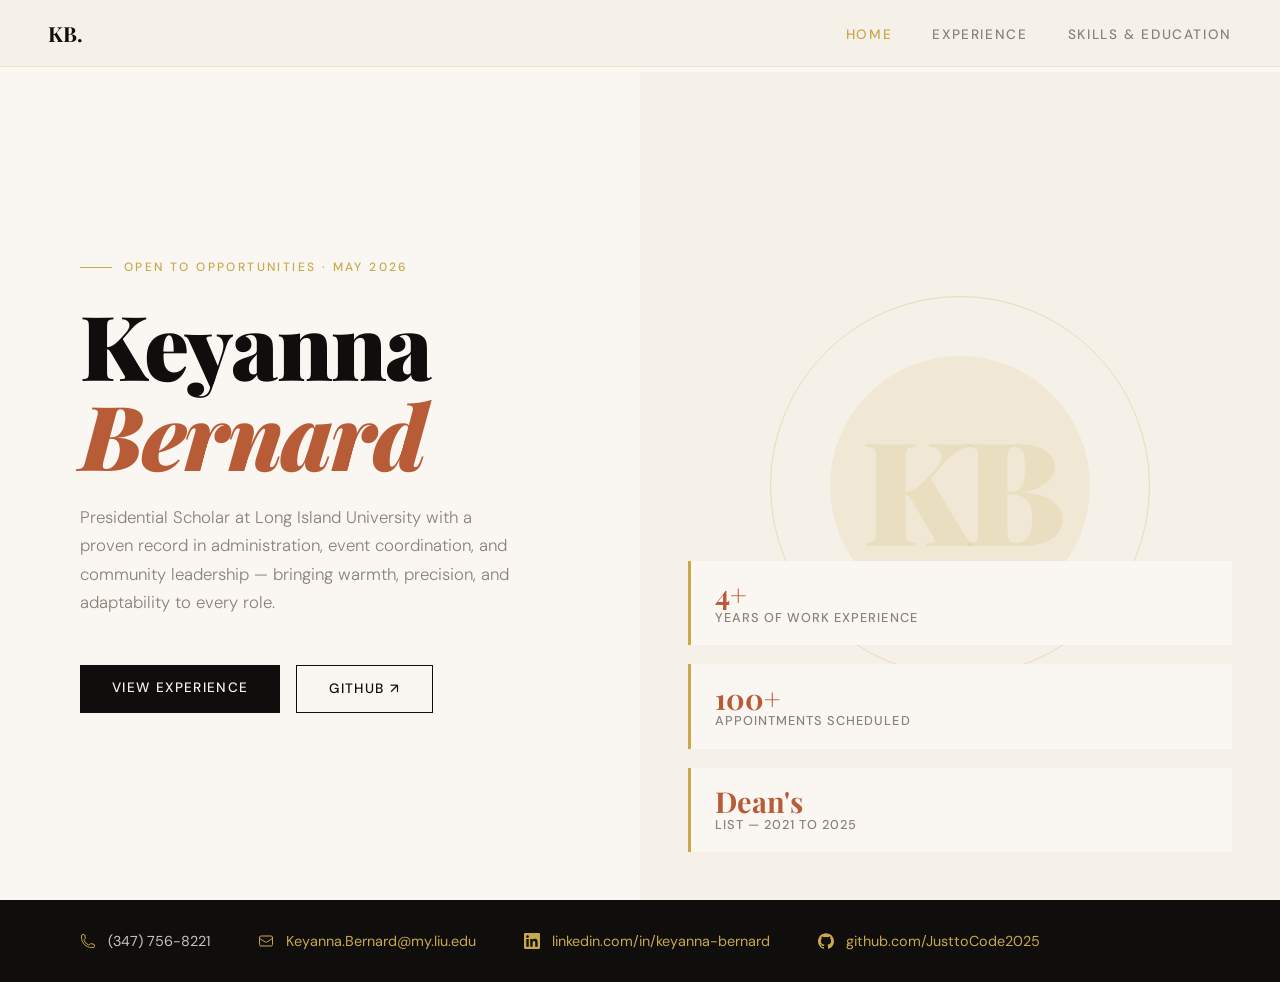
==== index.html @ d5fb0de3 "Add files via upload" ====
<!DOCTYPE html>
<html lang="en">
<head>
<meta charset="UTF-8">
<meta name="viewport" content="width=device-width, initial-scale=1.0">
<title>Keyanna Bernard — Home</title>
<link href="https://fonts.googleapis.com/css2?family=Playfair+Display:ital,wght@0,400;0,700;0,900;1,400&family=DM+Sans:wght@300;400;500&display=swap" rel="stylesheet">
<style>
  :root {
    --ink: #0f0e0d;
    --cream: #f5f0e8;
    --gold: #c9a84c;
    --rust: #b85c38;
    --sage: #4a6741;
    --light: #faf7f2;
    --muted: #8a8278;
  }
  * { margin: 0; padding: 0; box-sizing: border-box; }
  body { font-family: 'DM Sans', sans-serif; background: var(--light); color: var(--ink); overflow-x: hidden; }

  nav {
    position: fixed; top: 0; left: 0; right: 0; z-index: 100;
    display: flex; justify-content: space-between; align-items: center;
    padding: 1.2rem 3rem;
    background: rgba(245,240,232,0.92); backdrop-filter: blur(12px);
    border-bottom: 1px solid rgba(201,168,76,0.2);
  }
  .nav-logo { font-family: 'Playfair Display', serif; font-size: 1.3rem; font-weight: 700; color: var(--ink); text-decoration: none; }
  .nav-links { display: flex; gap: 2.5rem; list-style: none; }
  .nav-links a { text-decoration: none; color: var(--muted); font-size: 0.85rem; font-weight: 500; letter-spacing: 0.12em; text-transform: uppercase; transition: color 0.2s; }
  .nav-links a:hover, .nav-links a.active { color: var(--gold); }

  .hero { display: grid; grid-template-columns: 1fr 1fr; min-height: 100vh; padding-top: 72px; }

  .hero-left { padding: 5rem 3rem 5rem 5rem; display: flex; flex-direction: column; justify-content: center; }
  .hero-tag { font-size: 0.75rem; letter-spacing: 0.2em; text-transform: uppercase; color: var(--gold); font-weight: 500; margin-bottom: 1.5rem; display: flex; align-items: center; gap: 0.75rem; }
  .hero-tag::before { content: ''; display: block; width: 2rem; height: 1px; background: var(--gold); }
  .hero-name { font-family: 'Playfair Display', serif; font-size: clamp(3.5rem, 7vw, 6rem); font-weight: 900; line-height: 1; margin-bottom: 1.5rem; letter-spacing: -0.02em; }
  .hero-name span { display: block; font-style: italic; color: var(--rust); }
  .hero-desc { font-size: 1.05rem; line-height: 1.7; color: var(--muted); max-width: 440px; margin-bottom: 3rem; font-weight: 300; }
  .hero-ctas { display: flex; gap: 1rem; flex-wrap: wrap; }

  .btn-primary { background: var(--ink); color: var(--cream); padding: 0.9rem 2rem; border: none; font-family: 'DM Sans', sans-serif; font-size: 0.85rem; font-weight: 500; letter-spacing: 0.1em; text-transform: uppercase; cursor: pointer; transition: background 0.2s, transform 0.1s; text-decoration: none; display: inline-block; }
  .btn-primary:hover { background: var(--gold); transform: translateY(-1px); }
  .btn-outline { background: transparent; color: var(--ink); padding: 0.9rem 2rem; border: 1.5px solid var(--ink); font-family: 'DM Sans', sans-serif; font-size: 0.85rem; font-weight: 500; letter-spacing: 0.1em; text-transform: uppercase; cursor: pointer; transition: all 0.2s; text-decoration: none; display: inline-block; }
  .btn-outline:hover { background: var(--ink); color: var(--cream); transform: translateY(-1px); }

  .hero-right { background: var(--cream); position: relative; display: flex; align-items: flex-end; padding: 3rem; overflow: hidden; }
  .hero-graphic { position: absolute; inset: 0; display: flex; align-items: center; justify-content: center; }
  .hero-circle-big { width: 380px; height: 380px; border-radius: 50%; border: 1.5px solid rgba(201,168,76,0.3); position: absolute; top: 50%; left: 50%; transform: translate(-50%, -50%); animation: slowSpin 20s linear infinite; }
  .hero-circle-med { width: 260px; height: 260px; border-radius: 50%; background: var(--gold); opacity: 0.12; position: absolute; top: 50%; left: 50%; transform: translate(-50%, -50%); }
  .hero-initials { font-family: 'Playfair Display', serif; font-size: 9rem; font-weight: 900; color: rgba(201,168,76,0.15); position: absolute; top: 50%; left: 50%; transform: translate(-50%, -50%); letter-spacing: -0.05em; white-space: nowrap; }
  @keyframes slowSpin { from { transform: translate(-50%, -50%) rotate(0deg); } to { transform: translate(-50%, -50%) rotate(360deg); } }

  .stats-bar { position: relative; z-index: 2; display: flex; flex-direction: column; gap: 1.2rem; width: 100%; }
  .stat { background: var(--light); padding: 1.2rem 1.5rem; border-left: 3px solid var(--gold); }
  .stat-num { font-family: 'Playfair Display', serif; font-size: 1.8rem; font-weight: 700; color: var(--rust); line-height: 1; }
  .stat-label { font-size: 0.8rem; color: var(--muted); text-transform: uppercase; letter-spacing: 0.08em; font-weight: 500; }

  .contact-strip { background: var(--ink); color: var(--cream); padding: 2rem 5rem; display: flex; gap: 3rem; flex-wrap: wrap; align-items: center; }
  .contact-item { display: flex; align-items: center; gap: 0.75rem; }
  .contact-item a { color: var(--gold); text-decoration: none; font-size: 0.9rem; transition: opacity 0.2s; }
  .contact-item a:hover { opacity: 0.7; }
  .contact-item span { font-size: 0.9rem; color: var(--cream); opacity: 0.8; }

  @media (max-width: 768px) {
    nav { padding: 1rem 1.5rem; }
    .nav-links { gap: 1.2rem; }
    .hero { grid-template-columns: 1fr; }
    .hero-right { min-height: 280px; }
    .hero-left { padding: 3rem 1.5rem; }
    .contact-strip { padding: 1.5rem; gap: 1.2rem; }
  }
</style>
</head>
<body>

<nav>
  <a href="index.html" class="nav-logo">KB.</a>
  <ul class="nav-links">
    <li><a href="index.html" class="active">Home</a></li>
    <li><a href="experience.html">Experience</a></li>
    <li><a href="skills.html">Skills & Education</a></li>
  </ul>
</nav>

<div class="hero">
  <div class="hero-left">
    <div class="hero-tag">Open to opportunities · May 2026</div>
    <h1 class="hero-name">
      Keyanna
      <span>Bernard</span>
    </h1>
    <p class="hero-desc">
      Presidential Scholar at Long Island University with a proven record in administration, event coordination, and community leadership — bringing warmth, precision, and adaptability to every role.
    </p>
    <div class="hero-ctas">
      <a href="experience.html" class="btn-primary">View Experience</a>
      <a href="https://github.com/JusttoCode2025" target="_blank" class="btn-outline">GitHub ↗</a>
    </div>
  </div>

  <div class="hero-right">
    <div class="hero-graphic">
      <div class="hero-circle-big"></div>
      <div class="hero-circle-med"></div>
      <div class="hero-initials">KB</div>
    </div>
    <div class="stats-bar">
      <div class="stat">
        <div class="stat-num">4+</div>
        <div class="stat-label">Years of work experience</div>
      </div>
      <div class="stat">
        <div class="stat-num">100+</div>
        <div class="stat-label">Appointments scheduled</div>
      </div>
      <div class="stat">
        <div class="stat-num">Dean's</div>
        <div class="stat-label">List — 2021 to 2025</div>
      </div>
    </div>
  </div>
</div>

<div class="contact-strip">
  <div class="contact-item">
    <svg width="16" height="16" fill="none" viewBox="0 0 24 24" stroke="currentColor" stroke-width="1.5" style="color:#c9a84c"><path stroke-linecap="round" stroke-linejoin="round" d="M2.25 6.75c0 8.284 6.716 15 15 15h2.25a2.25 2.25 0 002.25-2.25v-1.372c0-.516-.351-.966-.852-1.091l-4.423-1.106c-.44-.11-.902.055-1.173.417l-.97 1.293c-.282.376-.769.542-1.21.38a12.035 12.035 0 01-7.143-7.143c-.162-.441.004-.928.38-1.21l1.293-.97c.363-.271.527-.734.417-1.173L6.963 3.102a1.125 1.125 0 00-1.091-.852H4.5A2.25 2.25 0 002.25 4.5v2.25z"/></svg>
    <span>(347) 756-8221</span>
  </div>
  <div class="contact-item">
    <svg width="16" height="16" fill="none" viewBox="0 0 24 24" stroke="currentColor" stroke-width="1.5" style="color:#c9a84c"><path stroke-linecap="round" stroke-linejoin="round" d="M21.75 6.75v10.5a2.25 2.25 0 01-2.25 2.25h-15a2.25 2.25 0 01-2.25-2.25V6.75m19.5 0A2.25 2.25 0 0019.5 4.5h-15a2.25 2.25 0 00-2.25 2.25m19.5 0v.243a2.25 2.25 0 01-1.07 1.916l-7.5 4.615a2.25 2.25 0 01-2.36 0L3.32 8.91a2.25 2.25 0 01-1.07-1.916V6.75"/></svg>
    <a href="mailto:Keyanna.Bernard@my.liu.edu">Keyanna.Bernard@my.liu.edu</a>
  </div>
  <div class="contact-item">
    <svg width="16" height="16" fill="currentColor" viewBox="0 0 24 24" style="color:#c9a84c"><path d="M20.447 20.452h-3.554v-5.569c0-1.328-.027-3.037-1.852-3.037-1.853 0-2.136 1.445-2.136 2.939v5.667H9.351V9h3.414v1.561h.046c.477-.9 1.637-1.85 3.37-1.85 3.601 0 4.267 2.37 4.267 5.455v6.286zM5.337 7.433c-1.144 0-2.063-.926-2.063-2.065 0-1.138.92-2.063 2.063-2.063 1.14 0 2.064.925 2.064 2.063 0 1.139-.925 2.065-2.064 2.065zm1.782 13.019H3.555V9h3.564v11.452zM22.225 0H1.771C.792 0 0 .774 0 1.729v20.542C0 23.227.792 24 1.771 24h20.451C23.2 24 24 23.227 24 22.271V1.729C24 .774 23.2 0 22.222 0h.003z"/></svg>
    <a href="https://www.linkedin.com/in/keyanna-bernard/" target="_blank">linkedin.com/in/keyanna-bernard</a>
  </div>
  <div class="contact-item">
    <svg width="16" height="16" fill="currentColor" viewBox="0 0 24 24" style="color:#c9a84c"><path d="M12 .297c-6.63 0-12 5.373-12 12 0 5.303 3.438 9.8 8.205 11.385.6.113.82-.258.82-.577 0-.285-.01-1.04-.015-2.04-3.338.724-4.042-1.61-4.042-1.61C4.422 18.07 3.633 17.7 3.633 17.7c-1.087-.744.084-.729.084-.729 1.205.084 1.838 1.236 1.838 1.236 1.07 1.835 2.809 1.305 3.495.998.108-.776.417-1.305.76-1.605-2.665-.3-5.466-1.332-5.466-5.93 0-1.31.465-2.38 1.235-3.22-.135-.303-.54-1.523.105-3.176 0 0 1.005-.322 3.3 1.23.96-.267 1.98-.399 3-.405 1.02.006 2.04.138 3 .405 2.28-1.552 3.285-1.23 3.285-1.23.645 1.653.24 2.873.12 3.176.765.84 1.23 1.91 1.23 3.22 0 4.61-2.805 5.625-5.475 5.92.42.36.81 1.096.81 2.22 0 1.606-.015 2.896-.015 3.286 0 .315.21.69.825.57C20.565 22.092 24 17.592 24 12.297c0-6.627-5.373-12-12-12"/></svg>
    <a href="https://github.com/JusttoCode2025" target="_blank">github.com/JusttoCode2025</a>
  </div>
</div>

</body>
</html>
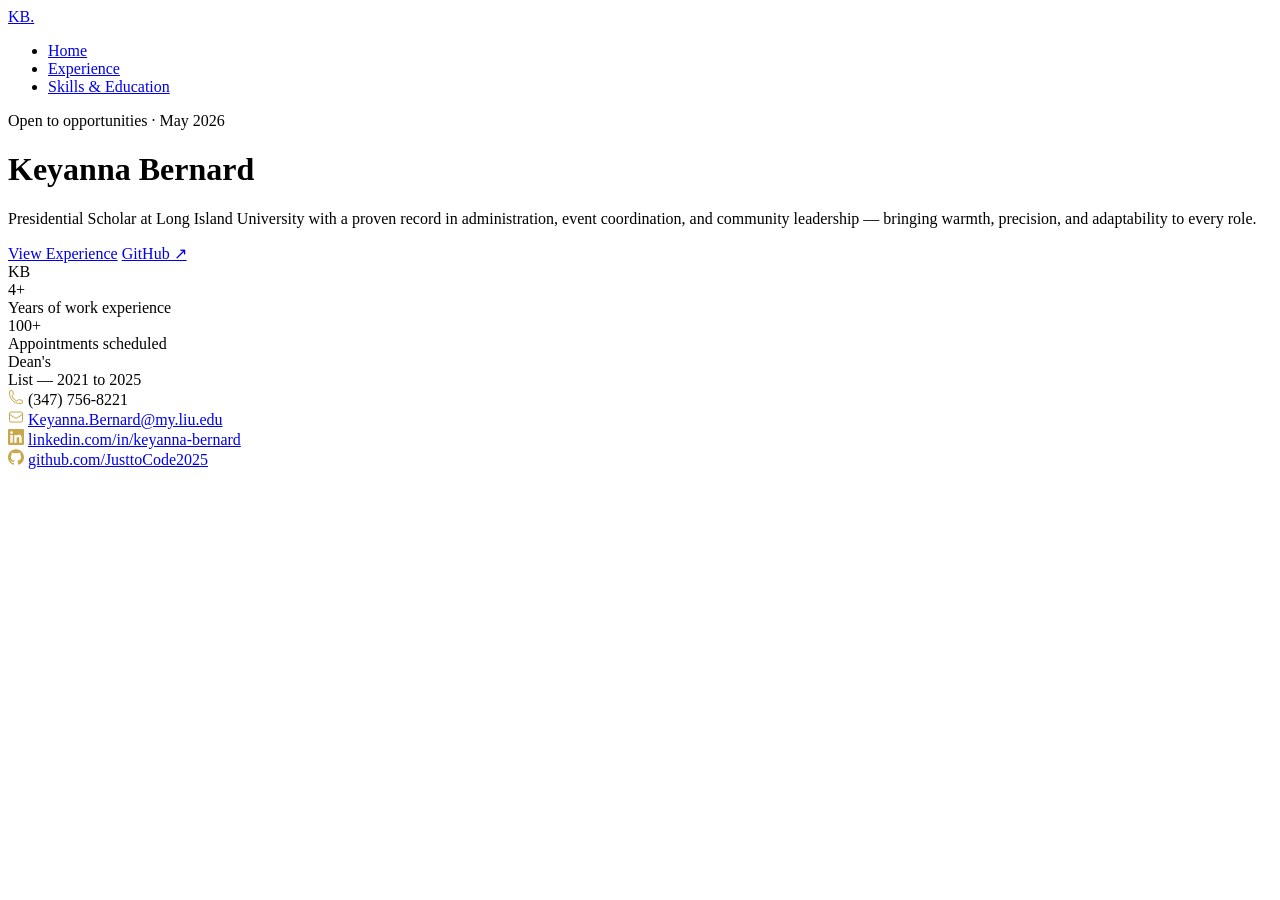
==== commit 54f141a5: "made a separate style sheet" ====
--- a/index.html
+++ b/index.html
@@ -5,73 +5,7 @@
 <meta name="viewport" content="width=device-width, initial-scale=1.0">
 <title>Keyanna Bernard — Home</title>
 <link href="https://fonts.googleapis.com/css2?family=Playfair+Display:ital,wght@0,400;0,700;0,900;1,400&family=DM+Sans:wght@300;400;500&display=swap" rel="stylesheet">
-<style>
-  :root {
-    --ink: #0f0e0d;
-    --cream: #f5f0e8;
-    --gold: #c9a84c;
-    --rust: #b85c38;
-    --sage: #4a6741;
-    --light: #faf7f2;
-    --muted: #8a8278;
-  }
-  * { margin: 0; padding: 0; box-sizing: border-box; }
-  body { font-family: 'DM Sans', sans-serif; background: var(--light); color: var(--ink); overflow-x: hidden; }
-
-  nav {
-    position: fixed; top: 0; left: 0; right: 0; z-index: 100;
-    display: flex; justify-content: space-between; align-items: center;
-    padding: 1.2rem 3rem;
-    background: rgba(245,240,232,0.92); backdrop-filter: blur(12px);
-    border-bottom: 1px solid rgba(201,168,76,0.2);
-  }
-  .nav-logo { font-family: 'Playfair Display', serif; font-size: 1.3rem; font-weight: 700; color: var(--ink); text-decoration: none; }
-  .nav-links { display: flex; gap: 2.5rem; list-style: none; }
-  .nav-links a { text-decoration: none; color: var(--muted); font-size: 0.85rem; font-weight: 500; letter-spacing: 0.12em; text-transform: uppercase; transition: color 0.2s; }
-  .nav-links a:hover, .nav-links a.active { color: var(--gold); }
-
-  .hero { display: grid; grid-template-columns: 1fr 1fr; min-height: 100vh; padding-top: 72px; }
-
-  .hero-left { padding: 5rem 3rem 5rem 5rem; display: flex; flex-direction: column; justify-content: center; }
-  .hero-tag { font-size: 0.75rem; letter-spacing: 0.2em; text-transform: uppercase; color: var(--gold); font-weight: 500; margin-bottom: 1.5rem; display: flex; align-items: center; gap: 0.75rem; }
-  .hero-tag::before { content: ''; display: block; width: 2rem; height: 1px; background: var(--gold); }
-  .hero-name { font-family: 'Playfair Display', serif; font-size: clamp(3.5rem, 7vw, 6rem); font-weight: 900; line-height: 1; margin-bottom: 1.5rem; letter-spacing: -0.02em; }
-  .hero-name span { display: block; font-style: italic; color: var(--rust); }
-  .hero-desc { font-size: 1.05rem; line-height: 1.7; color: var(--muted); max-width: 440px; margin-bottom: 3rem; font-weight: 300; }
-  .hero-ctas { display: flex; gap: 1rem; flex-wrap: wrap; }
-
-  .btn-primary { background: var(--ink); color: var(--cream); padding: 0.9rem 2rem; border: none; font-family: 'DM Sans', sans-serif; font-size: 0.85rem; font-weight: 500; letter-spacing: 0.1em; text-transform: uppercase; cursor: pointer; transition: background 0.2s, transform 0.1s; text-decoration: none; display: inline-block; }
-  .btn-primary:hover { background: var(--gold); transform: translateY(-1px); }
-  .btn-outline { background: transparent; color: var(--ink); padding: 0.9rem 2rem; border: 1.5px solid var(--ink); font-family: 'DM Sans', sans-serif; font-size: 0.85rem; font-weight: 500; letter-spacing: 0.1em; text-transform: uppercase; cursor: pointer; transition: all 0.2s; text-decoration: none; display: inline-block; }
-  .btn-outline:hover { background: var(--ink); color: var(--cream); transform: translateY(-1px); }
-
-  .hero-right { background: var(--cream); position: relative; display: flex; align-items: flex-end; padding: 3rem; overflow: hidden; }
-  .hero-graphic { position: absolute; inset: 0; display: flex; align-items: center; justify-content: center; }
-  .hero-circle-big { width: 380px; height: 380px; border-radius: 50%; border: 1.5px solid rgba(201,168,76,0.3); position: absolute; top: 50%; left: 50%; transform: translate(-50%, -50%); animation: slowSpin 20s linear infinite; }
-  .hero-circle-med { width: 260px; height: 260px; border-radius: 50%; background: var(--gold); opacity: 0.12; position: absolute; top: 50%; left: 50%; transform: translate(-50%, -50%); }
-  .hero-initials { font-family: 'Playfair Display', serif; font-size: 9rem; font-weight: 900; color: rgba(201,168,76,0.15); position: absolute; top: 50%; left: 50%; transform: translate(-50%, -50%); letter-spacing: -0.05em; white-space: nowrap; }
-  @keyframes slowSpin { from { transform: translate(-50%, -50%) rotate(0deg); } to { transform: translate(-50%, -50%) rotate(360deg); } }
-
-  .stats-bar { position: relative; z-index: 2; display: flex; flex-direction: column; gap: 1.2rem; width: 100%; }
-  .stat { background: var(--light); padding: 1.2rem 1.5rem; border-left: 3px solid var(--gold); }
-  .stat-num { font-family: 'Playfair Display', serif; font-size: 1.8rem; font-weight: 700; color: var(--rust); line-height: 1; }
-  .stat-label { font-size: 0.8rem; color: var(--muted); text-transform: uppercase; letter-spacing: 0.08em; font-weight: 500; }
-
-  .contact-strip { background: var(--ink); color: var(--cream); padding: 2rem 5rem; display: flex; gap: 3rem; flex-wrap: wrap; align-items: center; }
-  .contact-item { display: flex; align-items: center; gap: 0.75rem; }
-  .contact-item a { color: var(--gold); text-decoration: none; font-size: 0.9rem; transition: opacity 0.2s; }
-  .contact-item a:hover { opacity: 0.7; }
-  .contact-item span { font-size: 0.9rem; color: var(--cream); opacity: 0.8; }
-
-  @media (max-width: 768px) {
-    nav { padding: 1rem 1.5rem; }
-    .nav-links { gap: 1.2rem; }
-    .hero { grid-template-columns: 1fr; }
-    .hero-right { min-height: 280px; }
-    .hero-left { padding: 3rem 1.5rem; }
-    .contact-strip { padding: 1.5rem; gap: 1.2rem; }
-  }
-</style>
+<link rel="stylesheet" href="styles.css" />
 </head>
 <body>
 
